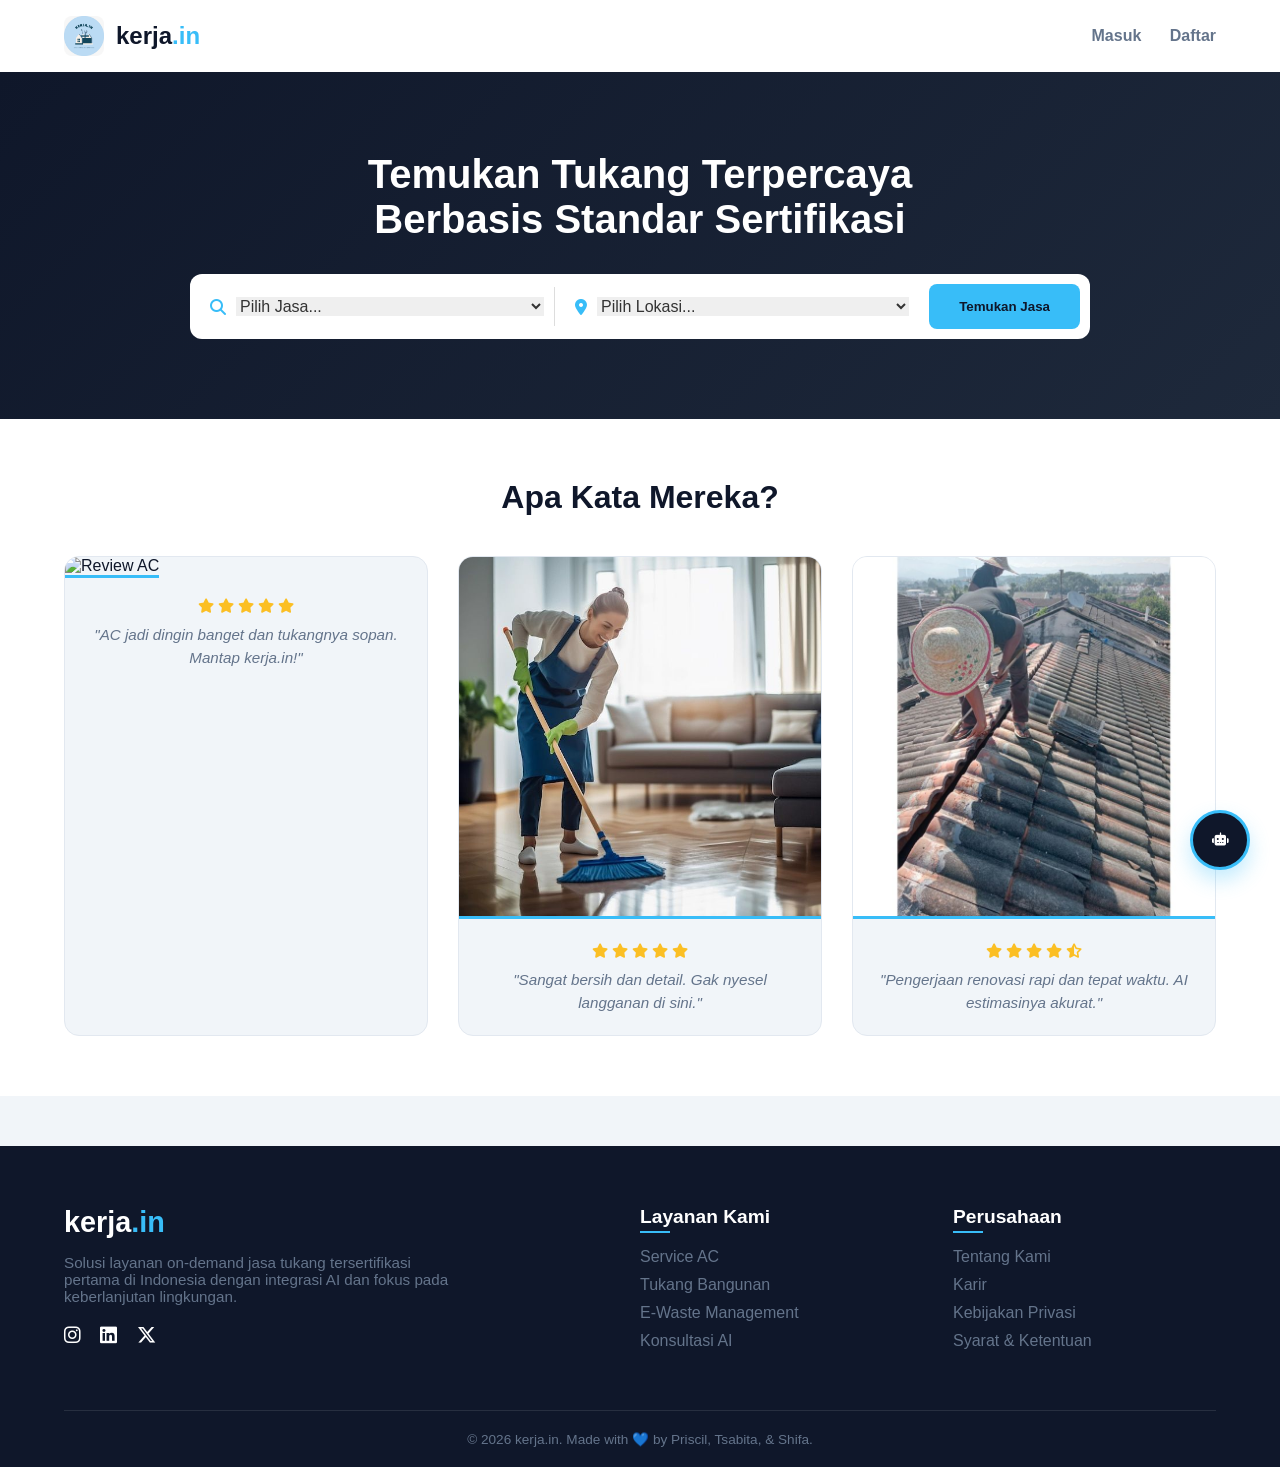
==== index.html @ ec5dea7e "Add files via upload" ====
<!DOCTYPE html>
<html lang="id">
<head>
    <meta charset="UTF-8">
    <meta name="viewport" content="width=device-width, initial-scale=1.0">
    <title>kerja.in | Jasa Tukang</title>
    <link rel="stylesheet" href="style.css">
    <link rel="stylesheet" href="https://cdnjs.cloudflare.com/ajax/libs/font-awesome/6.4.0/css/all.min.css">
</head>
<body>

    <nav class="nav-kerjain">
    <a href="index.html" class="logo-container">
        <img src="logo.jpeg" alt="Logo Kerja.in" class="img-logo">
        <div class="logo">kerja<span>.in</span></div>
    </a>
    
    <div class="nav-links">
        <a href="masuk.html">Masuk</a>
        <a href="daftar.html">Daftar</a>
    </div>
</nav>

    <section class="hero">
        <h1>Temukan Tukang Terpercaya <br> Berbasis Standar Sertifikasi</h1>
        
        <div class="search-box">
            <div class="input-group">
                <i class="fa-solid fa-magnifying-glass"></i>
                <select id="kategori-jasa">
                    <option disabled selected>Pilih Jasa...</option>
                    <option value="elektronik">Jasa Service Elektronik</option>
                    <option value="perbaikan">Jasa Perbaikan Rumah</option>
                    <option value="kebersihan">Jasa Kebersihan</option>
                </select>
            </div>

            <div class="input-group">
                <i class="fa-solid fa-location-dot"></i>
                <select id="pilihan-lokasi">
                    <option disabled selected>Pilih Lokasi...</option>
                    <option value="jakarta">Jakarta</option>
                    <option value="bandung">Bandung</option>
                    <option value="surabaya">Surabaya</option>
                </select>
            </div>

            <button class="btn-primary" onclick="cariJasa()">Temukan Jasa</button>

<script>
function cariJasa() {
    const kategori = document.getElementById('kategori-jasa').value;
    const lokasi = document.getElementById('pilihan-lokasi').value;
    
    if(kategori === "Pilih Jasa..." || lokasi === "Pilih Lokasi...") {
        alert("Silakan pilih kategori dan lokasi terlebih dahulu!");
        return;
    }

    // Mengirim data via URL (Query String)
    window.location.href = `hasil.html?kategori=${kategori}&lokasi=${lokasi}`;
}
</script>
        </div>
    </section>
    
<section class="review-section">
    <div class="review-container">
        <h2 class="section-title">Apa Kata Mereka?</h2>
        <div class="review-grid">
            
            <a href="#" class="review-card">
                <img src="ac.jpg" alt="Review AC" class="review-img">
                <div class="review-content">
                    <div class="stars">
                        <i class="fas fa-star"></i>
                        <i class="fas fa-star"></i>
                        <i class="fas fa-star"></i>
                        <i class="fas fa-star"></i>
                        <i class="fas fa-star"></i>
                    </div>
                    <p class="comment">"AC jadi dingin banget dan tukangnya sopan. Mantap kerja.in!"</p>
                </div>
            </a>

            <a href="#" class="review-card">
                <img src="bersih.jpg" alt="Review Kebersihan" class="review-img">
                <div class="review-content">
                    <div class="stars">
                        <i class="fas fa-star"></i>
                        <i class="fas fa-star"></i>
                        <i class="fas fa-star"></i>
                        <i class="fas fa-star"></i>
                        <i class="fas fa-star"></i>
                    </div>
                    <p class="comment">"Sangat bersih dan detail. Gak nyesel langganan di sini."</p>
                </div>
            </a>

            <a href="#" class="review-card">
                <img src="rumah.jpg" alt="Review Perbaikan Rumah" class="review-img">
                <div class="review-content">
                    <div class="stars">
                        <i class="fas fa-star"></i>
                        <i class="fas fa-star"></i>
                        <i class="fas fa-star"></i>
                        <i class="fas fa-star"></i>
                        <i class="fas fa-star-half-alt"></i>
                    </div>
                    <p class="comment">"Pengerjaan renovasi rapi dan tepat waktu. AI estimasinya akurat."</p>
                </div>
            </a>

        </div>
    </div>
</section>
    <div class="ai-chatbot">
        <button class="ai-btn">
            <i class="fa-solid fa-robot"></i>
        </button>
    </div>
<footer class="footer">
        <div class="footer-container">
            <div class="footer-col">
                <a href="#" class="logo-footer">kerja<span>.in</span></a>
                <p class="footer-desc">
                    Solusi layanan on-demand jasa tukang tersertifikasi pertama di Indonesia dengan integrasi AI dan fokus pada keberlanjutan lingkungan.
                </p>
                <div class="social-links">
                    <a href="#"><i class="fa-brands fa-instagram"></i></a>
                    <a href="#"><i class="fa-brands fa-linkedin"></i></a>
                    <a href="#"><i class="fa-brands fa-x-twitter"></i></a>
                </div>
            </div>

            <div class="footer-col">
                <h4>Layanan Kami</h4>
                <ul>
                    <li><a href="#">Service AC</a></li>
                    <li><a href="#">Tukang Bangunan</a></li>
                    <li><a href="#">E-Waste Management</a></li>
                    <li><a href="#">Konsultasi AI</a></li>
                </ul>
            </div>

            <div class="footer-col">
                <h4>Perusahaan</h4>
                <ul>
                    <li><a href="#">Tentang Kami</a></li>
                    <li><a href="#">Karir</a></li>
                    <li><a href="#">Kebijakan Privasi</a></li>
                    <li><a href="#">Syarat & Ketentuan</a></li>
                </ul>
            </div>
        </div>

        <div class="footer-bottom">
            <p>&copy; 2026 kerja.in. Made with 💙 by Priscil, Tsabita, & Shifa.</p>
        </div>
    </footer>
</body>
</html>
---- style.css ----
:root {
    --biru-donker: #0f172a;
    --biru-muda: #38bdf8;
    --putih: #ffffff;
    --abu-abu-light: #f1f5f9;
    --abu-abu-dark: #64748b;
}

* {
    margin: 0;
    padding: 0;
    box-sizing: border-box;
}

body {
    font-family: 'Inter', sans-serif;
    background-color: var(--abu-abu-light);
    color: var(--biru-donker);
}

/* Navbar */
.nav-kerjain {
    background-color: var(--putih);
    padding: 1rem 5%;
    display: flex;
    justify-content: space-between;
    align-items: center;
    box-shadow: 0 2px 4px rgba(0,0,0,0.05);
}

.logo {
    font-size: 1.5rem;
    font-weight: 800;
    text-decoration: none;
    color: var(--biru-donker);
}

.logo span {
    color: var(--biru-muda);
}
/* Container untuk Logo dan Teks */
.logo-container {
    display: flex;
    align-items: center; /* Menyejajarkan logo & teks di tengah secara vertikal */
    text-decoration: none;
    gap: 12px; /* Jarak antara gambar logo dan tulisan kerja.in */
}

/* Pengaturan Ukuran Logo */
.img-logo {
    width: 40px;  /* Sesuaikan lebar logo kamu */
    height: 40px; /* Sesuaikan tinggi logo kamu */
    object-fit: contain; /* Agar gambar tidak gepeng */
    border-radius: 8px;  /* Opsional: membuat sudut logo sedikit melengkung */
}

/* Pastikan class logo tidak punya margin yang mengganggu */
.logo {
    font-size: 1.5rem;
    font-weight: 800;
    color: var(--biru-donker);
    margin: 0;
}

.logo span {
    color: var(--biru-muda);
}
.nav-links a {
    margin-left: 1.5rem;
    text-decoration: none;
    color: var(--abu-abu-dark);
    font-weight: 600;
}

/* Hero Section */
.hero {
    background: linear-gradient(135deg, var(--biru-donker) 0%, #1e293b 100%);
    padding: 80px 5%;
    text-align: center;
    color: var(--putih);
}

.hero h1 {
    font-size: 2.5rem;
    margin-bottom: 2rem;
    font-weight: 800;
}

/* Search Container */
.search-box {
    background: var(--putih);
    max-width: 900px;
    margin: 0 auto;
    padding: 10px;
    border-radius: 12px;
    display: flex;
    align-items: center;
    gap: 10px;
}

.input-group {
    flex: 1;
    display: flex;
    align-items: center;
    padding: 10px;
    border-right: 1px solid #ddd;
}

.input-group:last-of-type {
    border-right: none;
}

.input-group i {
    color: var(--biru-muda);
    margin-right: 10px;
}

.input-group input, .input-group select {
    border: none;
    outline: none;
    width: 100%;
    font-size: 1rem;
    color: #333;
}

.btn-primary {
    background-color: var(--biru-muda);
    color: var(--biru-donker);
    border: none;
    padding: 15px 30px;
    border-radius: 8px;
    font-weight: 700;
    cursor: pointer;
}

/* Floating AI Button */
.ai-chatbot {
    position: fixed;
    bottom: 30px;
    right: 30px;
}

.ai-btn {
    background-color: var(--biru-donker);
    color: var(--putih);
    width: 60px;
    height: 60px;
    border-radius: 50%;
    border: 3px solid var(--biru-muda);
    display: flex;
    align-items: center;
    justify-content: center;
    box-shadow: 0 10px 20px rgba(56,189,248,0.3);
}

/* Responsif Mobile */
@media (max-width: 768px) {
    .search-box { flex-direction: column; }
    .input-group { border-right: none; border-bottom: 1px solid #ddd; width: 100%; }
}
/* Review Section Styles */
.review-section {
    padding: 60px 5%;
    background-color: var(--putih);
}

.section-title {
    text-align: center;
    font-size: 2rem;
    font-weight: 800;
    margin-bottom: 40px;
    color: var(--biru-donker);
}

.review-grid {
    display: grid;
    grid-template-columns: repeat(auto-fit, minmax(280px, 1fr));
    gap: 30px;
    max-width: 1200px;
    margin: 0 auto;
}

.review-card {
    background: var(--abu-abu-light);
    border-radius: 15px;
    overflow: hidden;
    text-decoration: none; /* Menghilangkan garis bawah karena ini tag <a> */
    color: inherit;
    transition: transform 0.3s ease, box-shadow 0.3s ease;
    display: block;
    border: 1px solid #e2e8f0;
}

.review-card:hover {
    transform: translateY(-10px);
    box-shadow: 0 15px 30px rgba(15, 23, 42, 0.1);
    border-color: var(--biru-muda);
}

.review-img {
    width: 100%;
    aspect-ratio: 1 / 1; /* Membuat foto menjadi persegi sempurna */
    object-fit: cover;
    border-bottom: 3px solid var(--biru-muda);
}

.review-content {
    padding: 20px;
    text-align: center;
}

.stars {
    color: #fbbf24; /* Warna kuning emas untuk bintang */
    margin-bottom: 10px;
    font-size: 0.9rem;
}

.comment {
    font-size: 0.95rem;
    color: var(--abu-abu-dark);
    font-style: italic;
    line-height: 1.5;
}
/* Footer Styles */
.footer {
    background-color: var(--biru-donker);
    color: var(--putih);
    padding: 60px 5% 20px;
    margin-top: 50px;
}

.footer-container {
    max-width: 1200px;
    margin: 0 auto;
    display: grid;
    grid-template-columns: 2fr 1fr 1fr;
    gap: 50px;
}

.logo-footer {
    font-size: 1.8rem;
    font-weight: 800;
    text-decoration: none;
    color: var(--putih);
    display: block;
    margin-bottom: 15px;
}

.logo-footer span {
    color: var(--biru-muda);
}

.footer-desc {
    color: var(--abu-abu-dark);
    font-size: 0.95rem;
    margin-bottom: 20px;
    max-width: 400px;
}

.footer-col h4 {
    font-size: 1.2rem;
    margin-bottom: 20px;
    position: relative;
}

.footer-col h4::after {
    content: '';
    position: absolute;
    left: 0;
    bottom: -5px;
    width: 30px;
    height: 2px;
    background-color: var(--biru-muda);
}

.footer-col ul {
    list-style: none;
}

.footer-col ul li {
    margin-bottom: 10px;
}

.footer-col ul li a {
    color: var(--abu-abu-dark);
    text-decoration: none;
    transition: 0.3s;
}

.footer-col ul li a:hover {
    color: var(--biru-muda);
    padding-left: 5px;
}

.social-links a {
    color: var(--putih);
    font-size: 1.2rem;
    margin-right: 15px;
    transition: 0.3s;
}

.social-links a:hover {
    color: var(--biru-muda);
}

.footer-bottom {
    text-align: center;
    margin-top: 50px;
    padding-top: 20px;
    border-top: 1px solid rgba(255, 255, 255, 0.1);
    color: var(--abu-abu-dark);
    font-size: 0.85rem;
}

/* Responsive Footer */
@media (max-width: 768px) {
    .footer-container {
        grid-template-columns: 1fr;
        gap: 30px;
    }
}

.login-container {
            min-height: 100vh;
            display: flex;
            align-items: center;
            justify-content: center;
            padding: 20px;
            background: linear-gradient(135deg, #f1f5f9 0%, #e2e8f0 100%);
        }

        .login-card {
            background: var(--putih);
            width: 100%;
            max-width: 400px;
            padding: 40px;
            border-radius: 16px;
            box-shadow: 0 15px 35px rgba(15, 23, 42, 0.1);
        }

        .login-card h2 {
            text-align: center;
            margin-bottom: 10px;
            color: var(--biru-donker);
            font-size: 1.8rem;
        }

        .login-card p {
            text-align: center;
            color: var(--abu-abu-dark);
            margin-bottom: 30px;
            font-size: 0.9rem;
        }

        .form-group {
            margin-bottom: 20px;
        }

        .form-group label {
            display: block;
            margin-bottom: 8px;
            font-weight: 600;
            font-size: 0.9rem;
            color: var(--biru-donker);
        }

        .input-wrapper {
            position: relative;
            display: flex;
            align-items: center;
        }

        .input-wrapper i {
            position: absolute;
            left: 15px;
            color: var(--biru-muda);
        }

        .input-wrapper input {
            width: 100%;
            padding: 12px 12px 12px 45px;
            border: 2px solid #e2e8f0;
            border-radius: 10px;
            outline: none;
            transition: 0.3s;
            font-size: 1rem;
        }

        .input-wrapper input:focus {
            border-color: var(--biru-muda);
            box-shadow: 0 0 0 4px rgba(56, 189, 248, 0.1);
        }

        .btn-login {
            width: 100%;
            padding: 12px;
            background-color: var(--biru-donker);
            color: var(--putih);
            border: none;
            border-radius: 10px;
            font-size: 1rem;
            font-weight: 700;
            cursor: pointer;
            transition: 0.3s;
            margin-top: 10px;
        }

        .btn-login:hover {
            background-color: #1e293b;
            transform: translateY(-2px);
        }

        .login-footer {
            margin-top: 25px;
            text-align: center;
            font-size: 0.85rem;
            color: var(--abu-abu-dark);
        }

        .login-footer a {
            color: var(--biru-muda);
            text-decoration: none;
            font-weight: 600;
        }

        .back-home {
            display: block;
            text-align: center;
            margin-bottom: 20px;
            color: var(--abu-abu-dark);
            text-decoration: none;
            font-size: 0.9rem;
        }

        .back-home:hover { color: var(--biru-donker); }.register-container {
            min-height: 100vh;
            display: flex;
            align-items: center;
            justify-content: center;
            padding: 40px 20px;
            background: linear-gradient(135deg, #f1f5f9 0%, #e2e8f0 100%);
        }

        .register-card {
            background: var(--putih);
            width: 100%;
            max-width: 500px; /* Sedikit lebih lebar dari login */
            padding: 40px;
            border-radius: 16px;
            box-shadow: 0 15px 35px rgba(15, 23, 42, 0.1);
        }

        .register-card h2 {
            text-align: center;
            color: var(--biru-donker);
            font-size: 1.8rem;
            margin-bottom: 8px;
        }

        .register-card p {
            text-align: center;
            color: var(--abu-abu-dark);
            margin-bottom: 25px;
            font-size: 0.9rem;
        }

        .form-row {
            display: grid;
            grid-template-columns: 1fr 1fr;
            gap: 15px;
        }

        .form-group {
            margin-bottom: 15px;
        }

        .form-group label {
            display: block;
            margin-bottom: 8px;
            font-weight: 600;
            font-size: 0.85rem;
            color: var(--biru-donker);
        }

        .input-wrapper {
            position: relative;
            display: flex;
            align-items: center;
        }

        .input-wrapper i {
            position: absolute;
            left: 15px;
            color: var(--biru-muda);
        }

        .input-wrapper input, .input-wrapper select {
            width: 100%;
            padding: 12px 12px 12px 40px;
            border: 2px solid #e2e8f0;
            border-radius: 10px;
            outline: none;
            transition: 0.3s;
            font-size: 0.95rem;
        }

        .input-wrapper input:focus {
            border-color: var(--biru-muda);
            box-shadow: 0 0 0 4px rgba(56, 189, 248, 0.1);
        }

        .btn-register {
            width: 100%;
            padding: 14px;
            background-color: var(--biru-muda);
            color: var(--biru-donker);
            border: none;
            border-radius: 10px;
            font-size: 1rem;
            font-weight: 700;
            cursor: pointer;
            transition: 0.3s;
            margin-top: 20px;
        }

        .btn-register:hover {
            background-color: var(--biru-donker);
            color: var(--putih);
            transform: translateY(-2px);
        }

        .register-footer {
            margin-top: 20px;
            text-align: center;
            font-size: 0.85rem;
            color: var(--abu-abu-dark);
        }

        .register-footer a {
            color: var(--biru-muda);
            text-decoration: none;
            font-weight: 600;
        }

        .back-link {
            display: inline-block;
            margin-bottom: 20px;
            color: var(--abu-abu-dark);
            text-decoration: none;
            font-size: 0.9rem;
            transition: 0.3s;
        }

        .back-link:hover { color: var(--biru-donker); }

        /* Responsif untuk layar kecil */
        @media (max-width: 480px) {
            .form-row { grid-template-columns: 1fr; }
        }.results-container {
            max-width: 1000px;
            margin: 40px auto;
            padding: 0 20px;
        }

        .results-header {
            margin-bottom: 30px;
        }

        .results-header h2 {
            color: var(--biru-donker);
            font-size: 1.5rem;
        }

        .results-header span {
            color: var(--biru-muda);
        }

        .result-container { padding: 40px 5%; max-width: 500px; margin: 0 auto; }
        .result-header { margin-bottom: 30px; border-bottom: 2px solid var(--biru-muda); padding-bottom: 10px; }
        .grid-tukang { display: grid; grid-template-columns: repeat(auto-fit, minmax(300px, 1fr)); gap: 25px; }
        
        .card-tukang { 
            background: white; border-radius: 15px; overflow: hidden; 
            box-shadow: var(--shadow); border: 1px solid #eee; transition: 0.3s;
        }
        .card-tukang:hover { transform: translateY(-5px); }
        .img-wrapper { width: 100%; height: 200px; overflow: hidden; }
        .img-wrapper img { width: 100%; height: 100%; object-fit: cover; }
        
        .info-tukang { padding: 20px; }
        .nama-tukang { font-size: 1.2rem; font-weight: 800; color: var(--biru-donker); }
        .tag-sertifikasi { 
            display: inline-block; background: #dcfce7; color: #166534; 
            font-size: 0.75rem; padding: 2px 8px; border-radius: 5px; margin-bottom: 10px;
        }
        .detail-item { font-size: 0.9rem; color: var(--abu-abu-dark); margin: 5px 0; }
        .rating { color: #fbbf24; font-weight: bold; }
        .btn-order { 
            width: 100%; background: var(--biru-donker); color: white; 
            border: none; padding: 10px; border-radius: 8px; margin-top: 15px; cursor: pointer;
        }
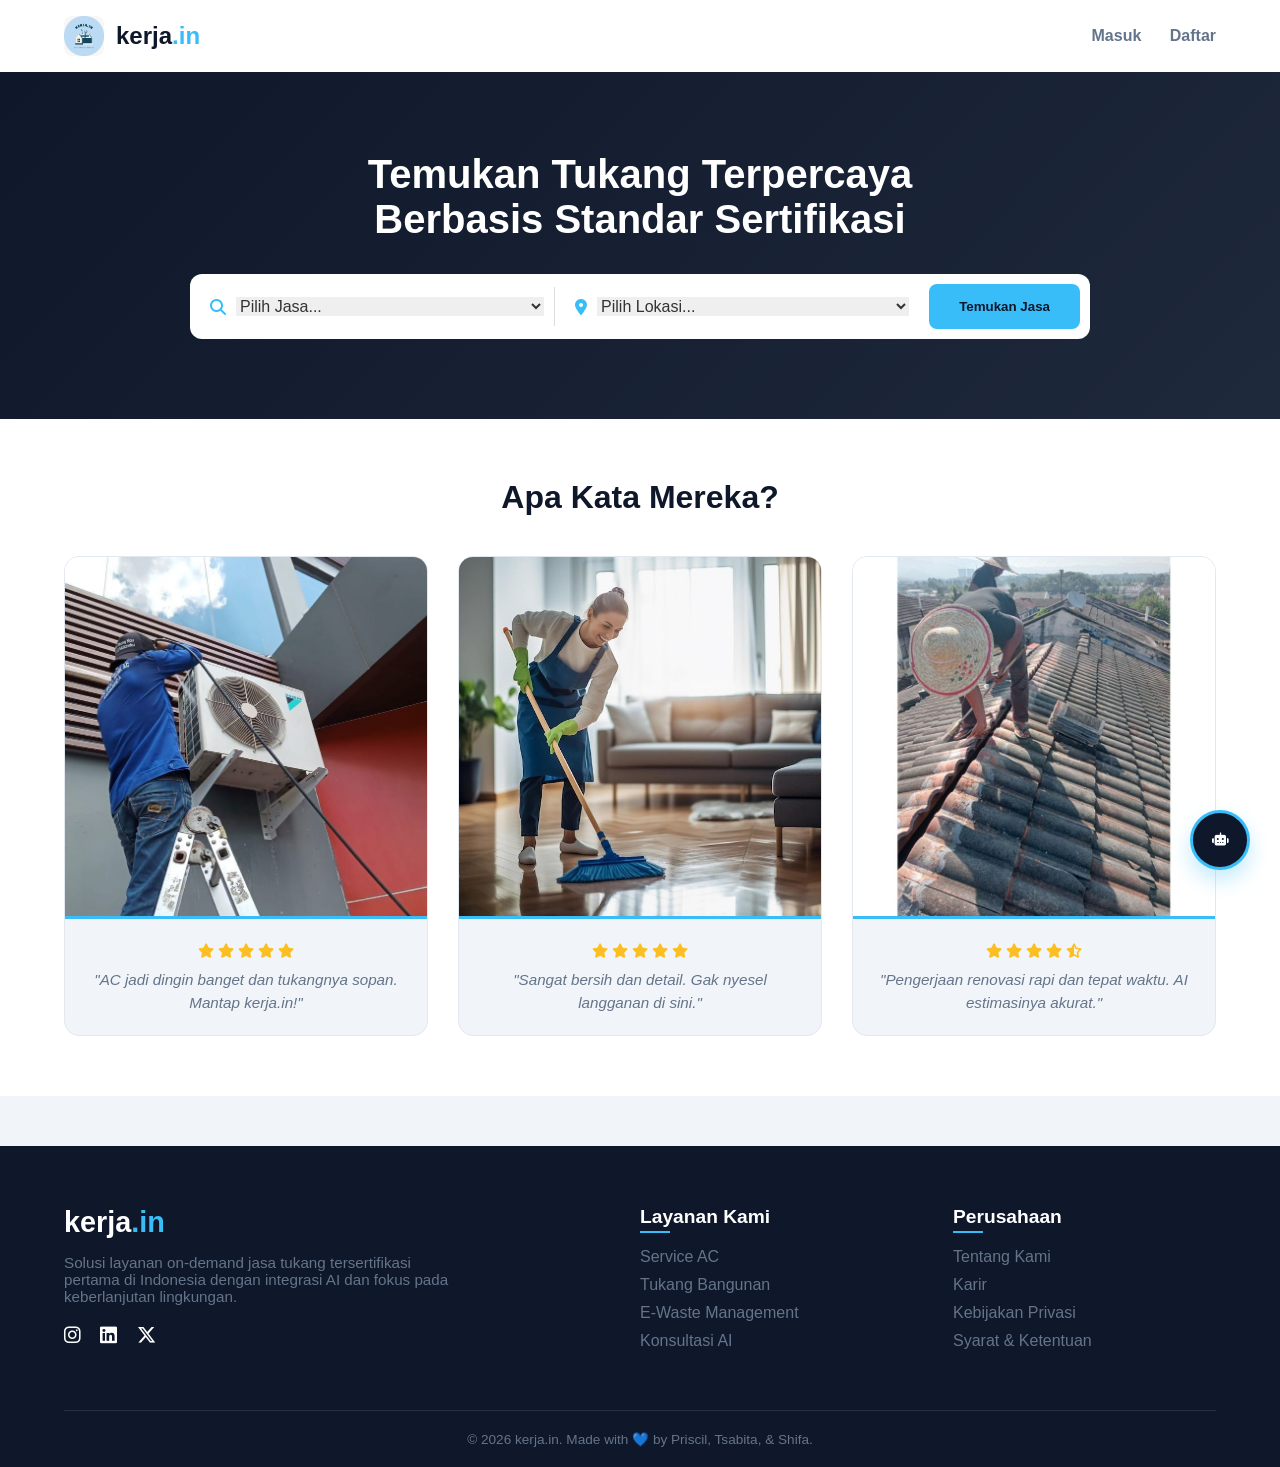
==== commit 7e5f69de: "Add files via upload" ====
--- a/index.html
+++ b/index.html
@@ -70,7 +70,7 @@
         <div class="review-grid">
             
             <a href="#" class="review-card">
-                <img src="ac.jpg" alt="Review AC" class="review-img">
+                <img src="AC.jpg" alt="Review AC" class="review-img">
                 <div class="review-content">
                     <div class="stars">
                         <i class="fas fa-star"></i>
